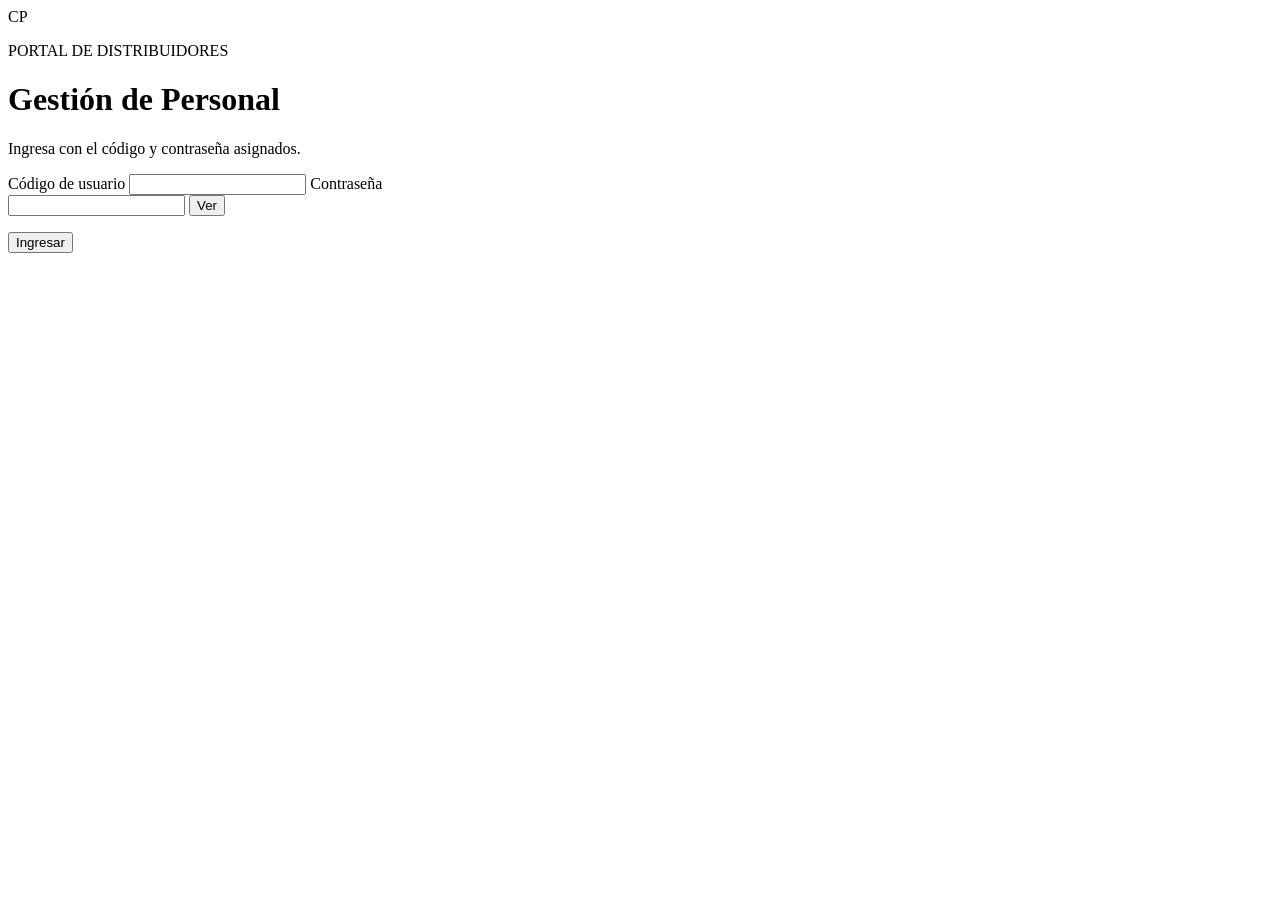
==== index.html @ 9a24f9c7 "Add files via upload" ====
<!doctype html>
<html lang="es">
<head>
  <meta charset="utf-8">
  <meta name="viewport" content="width=device-width, initial-scale=1">
  <title>Acceso | Gestión de Personal</title>
  <link rel="stylesheet" href="./css/styles.css">
</head>
<body class="login-page">
  <main class="login-card">
    <div class="brand-mark">CP</div>
    <p class="eyebrow">PORTAL DE DISTRIBUIDORES</p>
    <h1>Gestión de Personal</h1>
    <p class="muted">Ingresa con el código y contraseña asignados.</p>
    <form id="loginForm" novalidate>
      <label for="codigo">Código de usuario</label>
      <input id="codigo" name="codigo" autocomplete="username" required maxlength="50">
      <label for="password">Contraseña</label>
      <div class="password-row">
        <input id="password" name="password" type="password" autocomplete="current-password" required minlength="8">
        <button id="togglePassword" class="ghost small" type="button">Ver</button>
      </div>
      <p id="loginMessage" class="message" role="alert"></p>
      <button id="loginButton" class="primary full" type="submit">Ingresar</button>
    </form>
  </main>
  <script type="module" src="./js/login.js"></script>
</body>
</html>
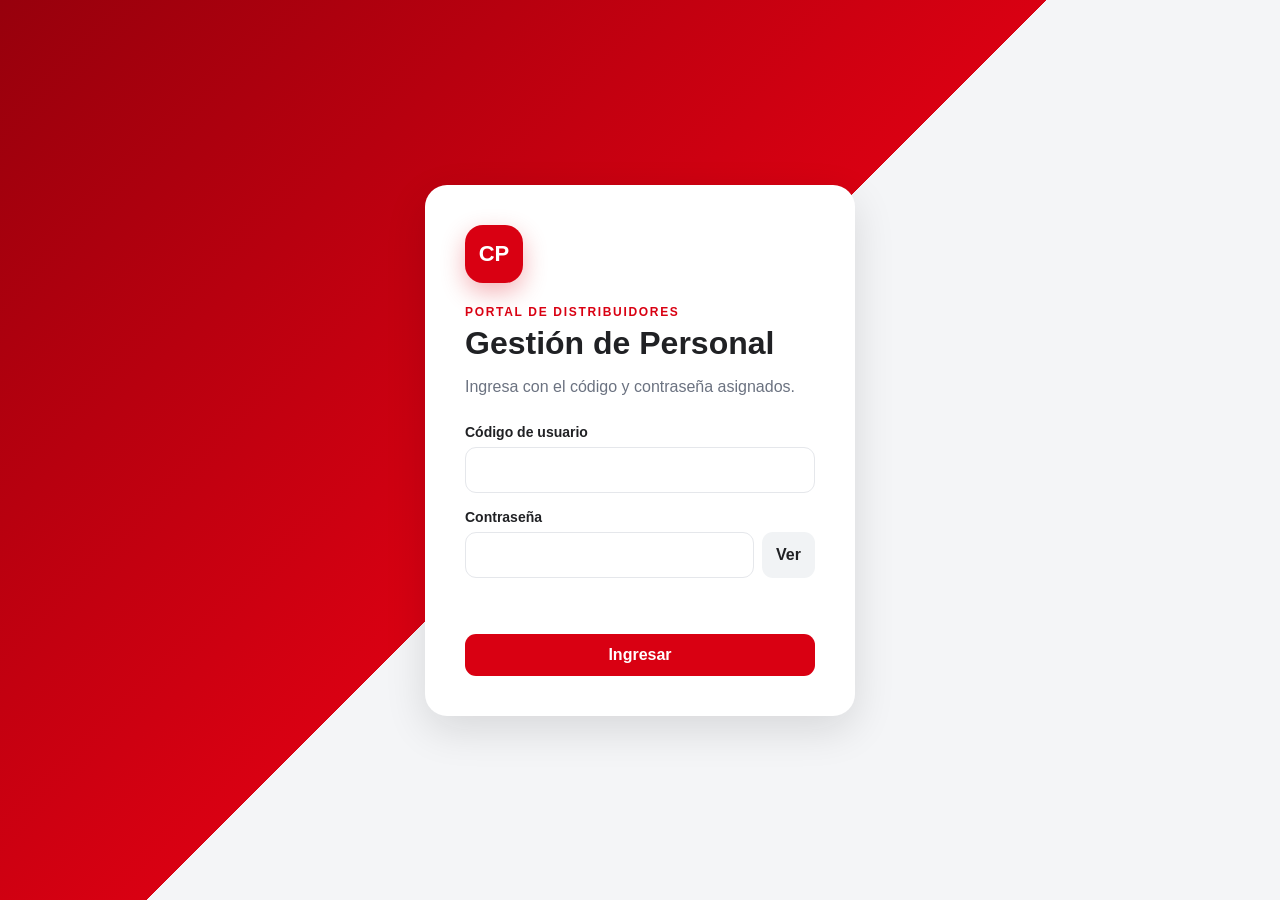
==== commit c4ab38ae: "Update stylesheet link in index.html" ====
--- a/index.html
+++ b/index.html
@@ -4,7 +4,7 @@
   <meta charset="utf-8">
   <meta name="viewport" content="width=device-width, initial-scale=1">
   <title>Acceso | Gestión de Personal</title>
-  <link rel="stylesheet" href="./css/styles.css">
+  <link rel="stylesheet" href="styles.css">
 </head>
 <body class="login-page">
   <main class="login-card">
@@ -26,4 +26,4 @@
   </main>
   <script type="module" src="./js/login.js"></script>
 </body>
-</html>+</html>
--- a/styles.css
+++ b/styles.css
@@ -0,0 +1 @@
+:root{--red:#d90012;--red-dark:#a8000e;--ink:#202124;--muted:#6b7280;--line:#e5e7eb;--surface:#fff;--bg:#f4f5f7;--shadow:0 14px 42px rgba(20,20,20,.12)}*{box-sizing:border-box}body{margin:0;font-family:Inter,Segoe UI,Arial,sans-serif;color:var(--ink);background:var(--bg)}button,input{font:inherit}.login-page{min-height:100vh;display:grid;place-items:center;background:linear-gradient(135deg,#97000c 0%,var(--red) 48%,#f4f5f7 48%)}.login-card{width:min(92vw,430px);background:#fff;padding:40px;border-radius:22px;box-shadow:var(--shadow)}.brand-mark{width:58px;height:58px;border-radius:18px;background:var(--red);color:white;display:grid;place-items:center;font-weight:800;font-size:22px;box-shadow:0 9px 25px rgba(217,0,18,.3)}.small-mark{width:38px;height:38px;border-radius:12px;font-size:14px}.eyebrow{font-size:12px;letter-spacing:.14em;font-weight:800;color:var(--red);margin:22px 0 6px}.login-card h1,.topbar h1{margin:0 0 8px}.muted{color:var(--muted);margin-bottom:28px}label{display:block;font-weight:700;font-size:14px;margin:16px 0 7px}input{width:100%;border:1px solid var(--line);border-radius:11px;padding:13px 14px;outline:none}input:focus{border-color:var(--red);box-shadow:0 0 0 3px rgba(217,0,18,.1)}.password-row{display:grid;grid-template-columns:1fr auto;gap:8px}.primary,.ghost{border:0;border-radius:11px;padding:12px 16px;font-weight:800;cursor:pointer}.primary{background:var(--red);color:#fff}.primary:hover{background:var(--red-dark)}.ghost{background:#f1f3f5;color:var(--ink)}.small{padding:0 14px}.full{width:100%;margin-top:6px}.message{min-height:22px;color:var(--red-dark);font-size:14px}.shell{min-height:100vh;display:grid;grid-template-columns:250px 1fr}.sidebar{background:#18191b;color:#fff;padding:24px 18px;display:flex;flex-direction:column}.brand{display:flex;align-items:center;gap:12px;margin-bottom:28px}.sidebar nav{display:grid;gap:7px}.menu-item{border:0;border-radius:10px;background:transparent;color:#d7d9dd;text-align:left;padding:12px;cursor:pointer}.menu-item:hover,.menu-item.active{background:var(--red);color:#fff}.logout{margin-top:auto;background:#292b2e;color:#fff}.workspace{min-width:0}.topbar{background:white;border-bottom:1px solid var(--line);padding:20px 30px;display:flex;justify-content:space-between;align-items:center}.topbar .eyebrow{margin:0 0 5px}.user-chip{display:grid;text-align:right}.user-chip small{color:var(--muted)}.content{padding:30px}.cards{display:grid;grid-template-columns:repeat(auto-fit,minmax(190px,1fr));gap:16px}.card{background:#fff;border:1px solid var(--line);border-radius:16px;padding:20px}.card strong{font-size:28px;display:block;margin-top:8px}.badge{display:inline-block;padding:5px 9px;border-radius:999px;background:#feecee;color:var(--red-dark);font-size:12px;font-weight:800}.table-wrap{overflow:auto;background:#fff;border:1px solid var(--line);border-radius:16px}table{border-collapse:collapse;width:100%;min-width:650px}th,td{text-align:left;padding:13px 15px;border-bottom:1px solid var(--line)}th{font-size:12px;color:var(--muted);background:#fafafa}.toolbar{display:flex;justify-content:space-between;gap:12px;margin-bottom:16px}.loading{color:var(--muted)}@media(max-width:760px){.shell{grid-template-columns:1fr}.sidebar{position:static}.sidebar nav{grid-template-columns:repeat(2,1fr)}.logout{margin-top:18px}.topbar{padding:18px}.content{padding:18px}.user-chip{display:none}}
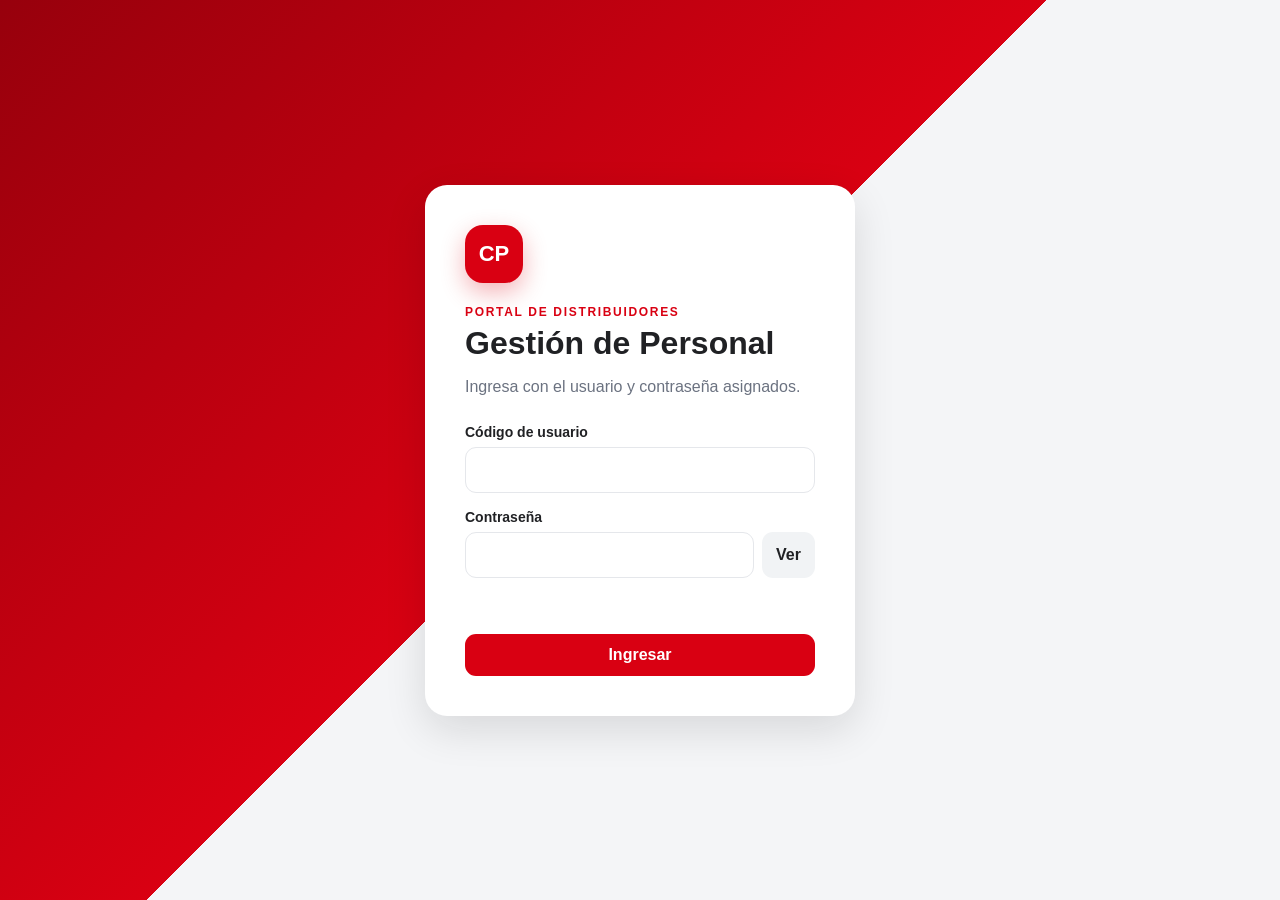
==== commit ab2e08b4: "Update index.html" ====
--- a/index.html
+++ b/index.html
@@ -11,7 +11,7 @@
     <div class="brand-mark">CP</div>
     <p class="eyebrow">PORTAL DE DISTRIBUIDORES</p>
     <h1>Gestión de Personal</h1>
-    <p class="muted">Ingresa con el código y contraseña asignados.</p>
+    <p class="muted">Ingresa con el usuario y contraseña asignados.</p>
     <form id="loginForm" novalidate>
       <label for="codigo">Código de usuario</label>
       <input id="codigo" name="codigo" autocomplete="username" required maxlength="50">
@@ -24,6 +24,6 @@
       <button id="loginButton" class="primary full" type="submit">Ingresar</button>
     </form>
   </main>
-  <script type="module" src="./js/login.js"></script>
+  <script type="module" src="login.js"></script>
 </body>
 </html>
